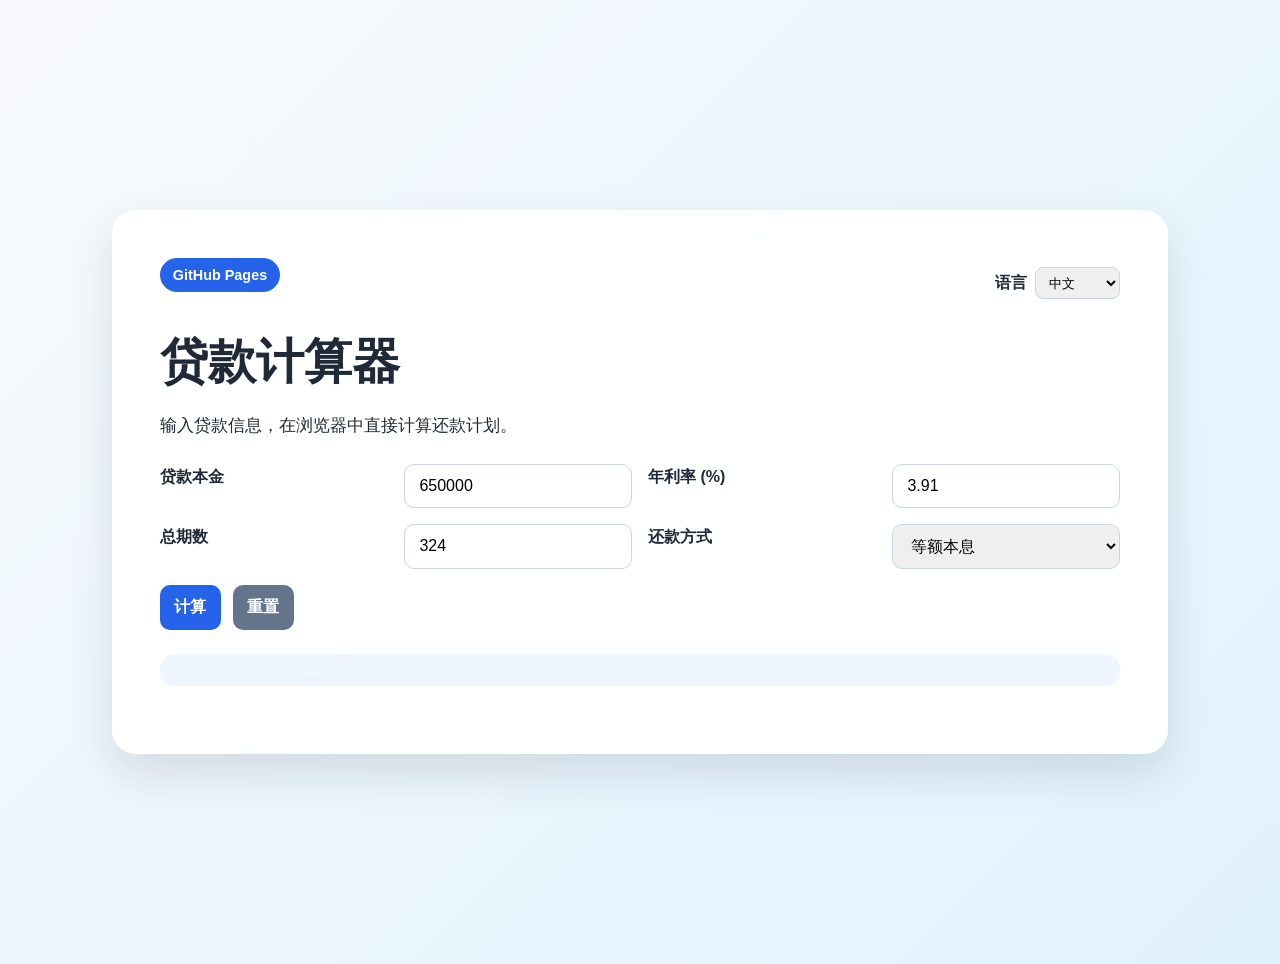
==== index.html @ 6d0592a4 "Set Chinese as default and add reset button" ====
<!DOCTYPE html>
<html lang="zh">
  <head>
    <meta charset="UTF-8" />
    <meta name="viewport" content="width=device-width, initial-scale=1.0" />
    <meta name="description" content="A loan calculator that runs on GitHub Pages." />
    <title>Loan Calculator</title>
    <link rel="stylesheet" href="styles.css" />
  </head>
  <body>
    <main>
      <section class="hero">
        <div class="top-bar">
          <span id="badge" class="badge">GitHub Pages</span>
          <div class="language-switcher">
            <label for="language" id="language-label">Language</label>
            <select id="language" name="language">
              <option value="en">English</option>
              <option value="zh">中文</option>
            </select>
          </div>
        </div>

        <h1 id="page-title">Loan Calculator</h1>
        <p id="page-intro">Enter your loan details and calculate the repayment schedule directly in your browser.</p>

        <form id="loan-form" class="loan-form">
          <label id="principal-label" for="principal">
            Principal
          </label>
          <input id="principal" type="number" name="principal" value="650000" min="0" step="1000" required />

          <label id="annual-rate-label" for="annualRate">
            Annual rate (%)
          </label>
          <input id="annualRate" type="number" name="annualRate" value="3.91" min="0" step="0.01" required />

          <label id="total-months-label" for="totalMonths">
            Total months
          </label>
          <input id="totalMonths" type="number" name="totalMonths" value="324" min="1" step="1" required />

          <label id="method-label" for="method">
            Repayment method
          </label>
          <select id="method" name="method">
            <option value="equal-interest">Equal principal and interest</option>
            <option value="equal-principal">Equal principal</option>
          </select>

          <div class="form-actions">
            <button id="calculate-button" type="submit">Calculate</button>
            <button id="reset-button" type="button">Reset</button>
          </div>
        </form>

        <div id="summary" class="summary"></div>
        <div id="result" class="result"></div>
      </section>
    </main>

    <script src="calculator-core.js"></script>
    <script src="i18n.js"></script>
    <script src="calculator-ui.js"></script>
  </body>
</html>
---- styles.css ----
body {
  margin: 0;
  font-family: "Segoe UI", Tahoma, Geneva, Verdana, sans-serif;
  line-height: 1.6;
  color: #1f2937;
  background: linear-gradient(135deg, #f8fafc 0%, #e0f2fe 100%);
}

main {
  min-height: 100vh;
  display: flex;
  align-items: center;
  justify-content: center;
  padding: 2rem;
}

.hero {
  width: min(960px, 100%);
  background: rgba(255, 255, 255, 0.95);
  backdrop-filter: blur(8px);
  border-radius: 24px;
  box-shadow: 0 20px 45px rgba(15, 23, 42, 0.12);
  padding: 3rem;
}

.badge {
  display: inline-block;
  background: #2563eb;
  color: white;
  padding: 0.35rem 0.8rem;
  border-radius: 999px;
  font-size: 0.9rem;
  font-weight: 600;
  margin-bottom: 1rem;
}

h1 {
  font-size: clamp(2rem, 4vw, 3rem);
  margin: 0 0 0.75rem;
}

p {
  font-size: 1.05rem;
  margin: 0 0 1rem;
}

.top-bar {
  display: flex;
  justify-content: space-between;
  align-items: center;
  gap: 1rem;
  margin-bottom: 1rem;
}

.language-switcher {
  display: flex;
  align-items: center;
  gap: 0.5rem;
  font-weight: 600;
}

.language-switcher select {
  padding: 0.4rem 0.6rem;
  border-radius: 8px;
  border: 1px solid #cbd5e1;
}

.loan-form {
  display: grid;
  grid-template-columns: repeat(auto-fit, minmax(180px, 1fr));
  gap: 1rem;
  margin: 1.5rem 0;
}

.loan-form label {
  display: flex;
  flex-direction: column;
  gap: 0.35rem;
  font-weight: 600;
}

.loan-form input,
.loan-form select,
.loan-form button {
  padding: 0.75rem 0.9rem;
  border-radius: 10px;
  border: 1px solid #cbd5e1;
  font-size: 1rem;
}

.form-actions {
  grid-column: 1 / -1;
  display: flex;
  gap: 0.75rem;
  flex-wrap: wrap;
}

.loan-form button {
  background: #2563eb;
  color: white;
  border: none;
  cursor: pointer;
  font-weight: 700;
  align-self: end;
}

#reset-button {
  background: #64748b;
}

.summary {
  margin: 1.25rem 0;
  padding: 1rem;
  border-radius: 14px;
  background: #eff6ff;
}

.results-table {
  width: 100%;
  border-collapse: collapse;
  margin-top: 1rem;
}

.results-table th,
.results-table td {
  padding: 0.7rem;
  border-bottom: 1px solid #e2e8f0;
  text-align: left;
}

.results-table th {
  background: #f8fafc;
}
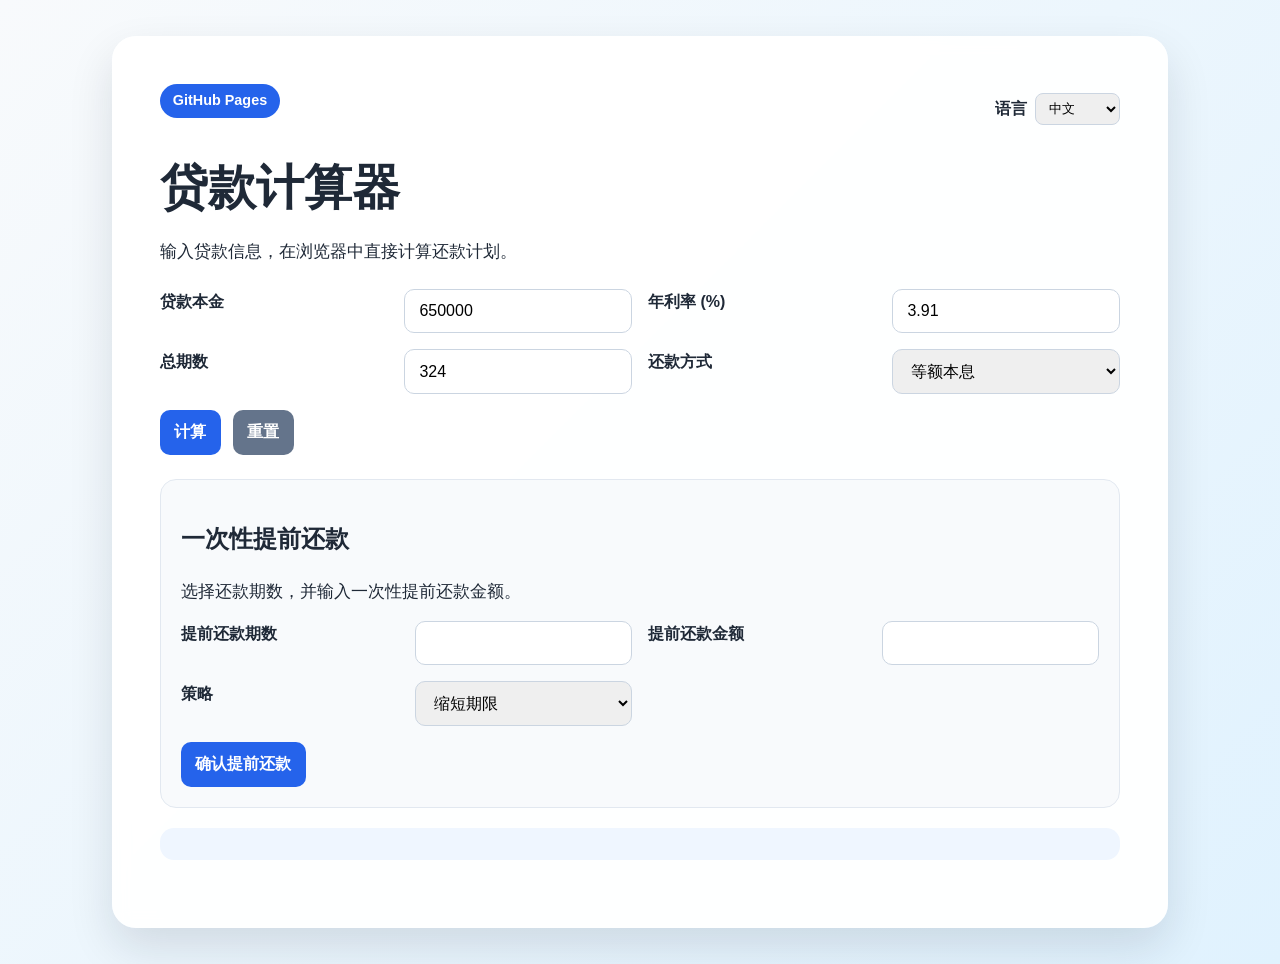
==== commit ca47dd66: "Add one-time repayment support" ====
--- a/index.html
+++ b/index.html
@@ -54,12 +54,36 @@
           </div>
         </form>
 
+        <section class="prepayment-panel">
+          <h2 id="prepayment-title">One-time repayment</h2>
+          <p id="prepayment-intro">Choose a repayment month and the amount to apply a one-time repayment.</p>
+
+          <form id="prepayment-form" class="loan-form prepayment-form">
+            <label id="prepayment-period-label" for="prepayment-period">Repayment month</label>
+            <input id="prepayment-period" type="number" name="prepaymentPeriod" min="1" step="1" required />
+
+            <label id="prepayment-amount-label" for="prepayment-amount">Repayment amount</label>
+            <input id="prepayment-amount" type="number" name="prepaymentAmount" min="1" step="100" required />
+
+            <label id="prepayment-strategy-label" for="prepayment-strategy">Strategy</label>
+            <select id="prepayment-strategy" name="prepaymentStrategy">
+              <option value="shorten-term">Shorten term</option>
+              <option value="reduce-payment">Reduce payment</option>
+            </select>
+
+            <div class="form-actions">
+              <button id="prepayment-button" type="submit">Confirm repayment</button>
+            </div>
+          </form>
+        </section>
+
         <div id="summary" class="summary"></div>
         <div id="result" class="result"></div>
       </section>
     </main>
 
     <script src="calculator-core.js"></script>
+    <script src="calculator-prepayment.js"></script>
     <script src="i18n.js"></script>
     <script src="calculator-ui.js"></script>
   </body>
--- a/styles.css
+++ b/styles.css
@@ -131,3 +131,15 @@
 .results-table th {
   background: #f8fafc;
 }
+
+.prepayment-panel {
+  margin-top: 1.5rem;
+  padding: 1.25rem;
+  border-radius: 16px;
+  background: #f8fafc;
+  border: 1px solid #e2e8f0;
+}
+
+.prepayment-form {
+  margin: 1rem 0 0;
+}
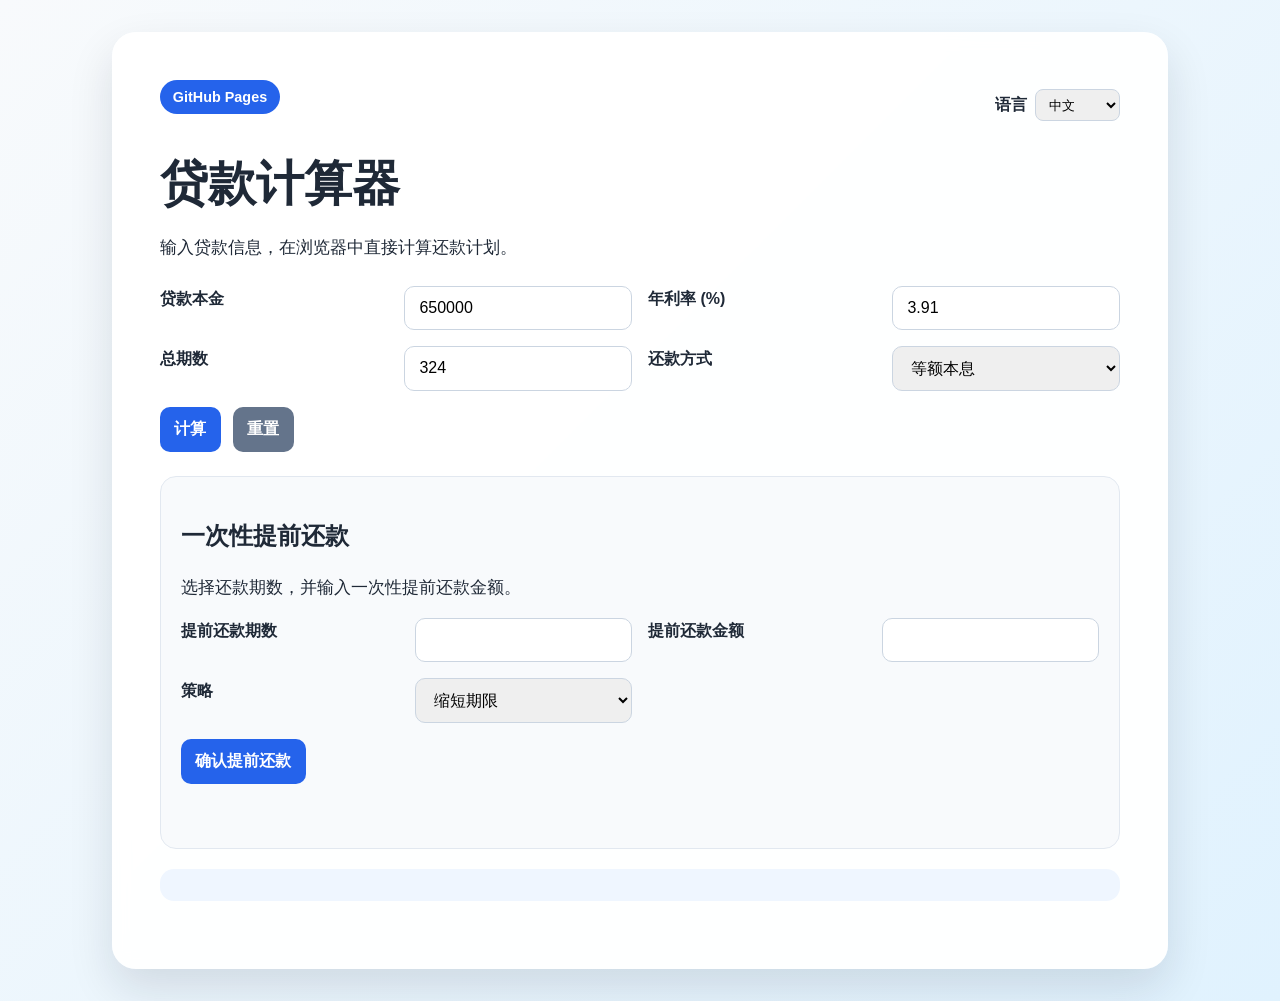
==== commit 2db00f15: "Add prepayment schedule sections and validation" ====
--- a/index.html
+++ b/index.html
@@ -74,6 +74,7 @@
             <div class="form-actions">
               <button id="prepayment-button" type="submit">Confirm repayment</button>
             </div>
+            <p id="prepayment-message" class="form-message" aria-live="polite"></p>
           </form>
         </section>
 
--- a/styles.css
+++ b/styles.css
@@ -132,6 +132,31 @@
   background: #f8fafc;
 }
 
+.highlight-row {
+  background: #fef3c7;
+}
+
+.schedule-groups {
+  display: grid;
+  gap: 1rem;
+}
+
+.schedule-section summary {
+  cursor: pointer;
+  font-weight: 700;
+  margin-bottom: 0.75rem;
+}
+
+.form-message {
+  margin: 0.5rem 0 0;
+  min-height: 1.25rem;
+  color: #2563eb;
+}
+
+.form-message.error {
+  color: #dc2626;
+}
+
 .prepayment-panel {
   margin-top: 1.5rem;
   padding: 1.25rem;
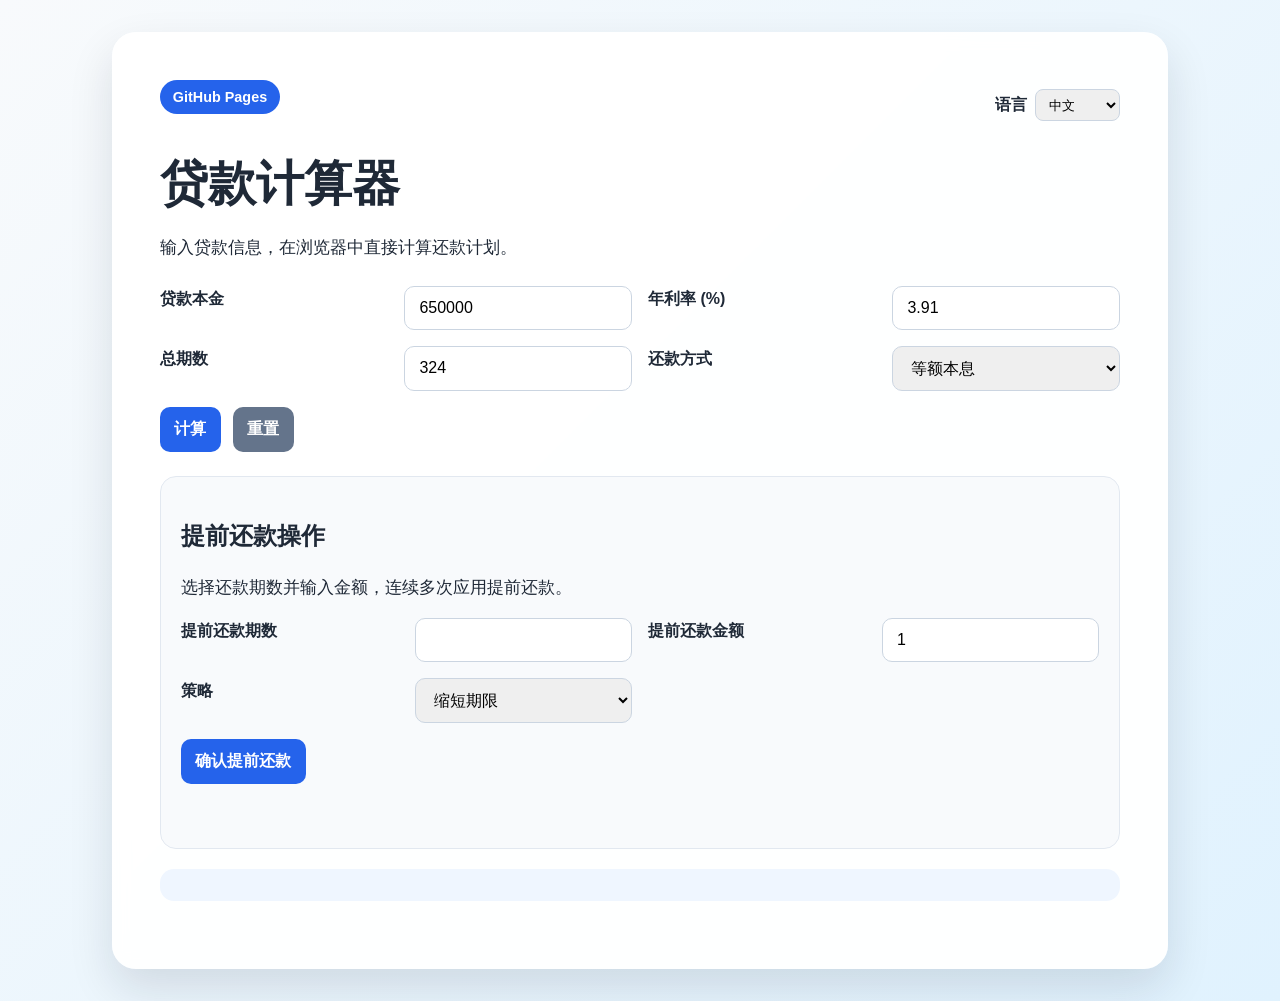
==== commit 4e46c006: "change default values" ====
--- a/index.html
+++ b/index.html
@@ -28,17 +28,17 @@
           <label id="principal-label" for="principal">
             Principal
           </label>
-          <input id="principal" type="number" name="principal" value="650000" min="0" step="1000" required />
+          <input id="principal" type="number" name="principal" value="1000000" min="0" step="1000" required />
 
           <label id="annual-rate-label" for="annualRate">
             Annual rate (%)
           </label>
-          <input id="annualRate" type="number" name="annualRate" value="3.91" min="0" step="0.01" required />
+          <input id="annualRate" type="number" name="annualRate" value="3.25" min="0" step="0.01" required />
 
           <label id="total-months-label" for="totalMonths">
             Total months
           </label>
-          <input id="totalMonths" type="number" name="totalMonths" value="324" min="1" step="1" required />
+          <input id="totalMonths" type="number" name="totalMonths" value="360" min="1" step="1" required />
 
           <label id="method-label" for="method">
             Repayment method
@@ -63,7 +63,7 @@
             <input id="prepayment-period" type="number" name="prepaymentPeriod" min="1" step="1" required />
 
             <label id="prepayment-amount-label" for="prepayment-amount">Repayment amount</label>
-            <input id="prepayment-amount" type="number" name="prepaymentAmount" min="1" step="100" required />
+            <input id="prepayment-amount" type="number" name="prepaymentAmount" value="1" min="1" step="1000" required />
 
             <label id="prepayment-strategy-label" for="prepayment-strategy">Strategy</label>
             <select id="prepayment-strategy" name="prepaymentStrategy">
--- a/styles.css
+++ b/styles.css
@@ -121,6 +121,13 @@
   margin-top: 1rem;
 }
 
+.table-scroll-wrapper {
+  max-height: min(50vh, 360px);
+  overflow: auto;
+  border: 1px solid #e2e8f0;
+  border-radius: 12px;
+}
+
 .results-table th,
 .results-table td {
   padding: 0.7rem;
@@ -129,7 +136,10 @@
 }
 
 .results-table th {
+  position: sticky;
+  top: 0;
   background: #f8fafc;
+  z-index: 2;
 }
 
 .highlight-row {
@@ -163,6 +173,9 @@
   border-radius: 16px;
   background: #f8fafc;
   border: 1px solid #e2e8f0;
+  position: sticky;
+  top: 1rem;
+  z-index: 20;
 }
 
 .prepayment-form {
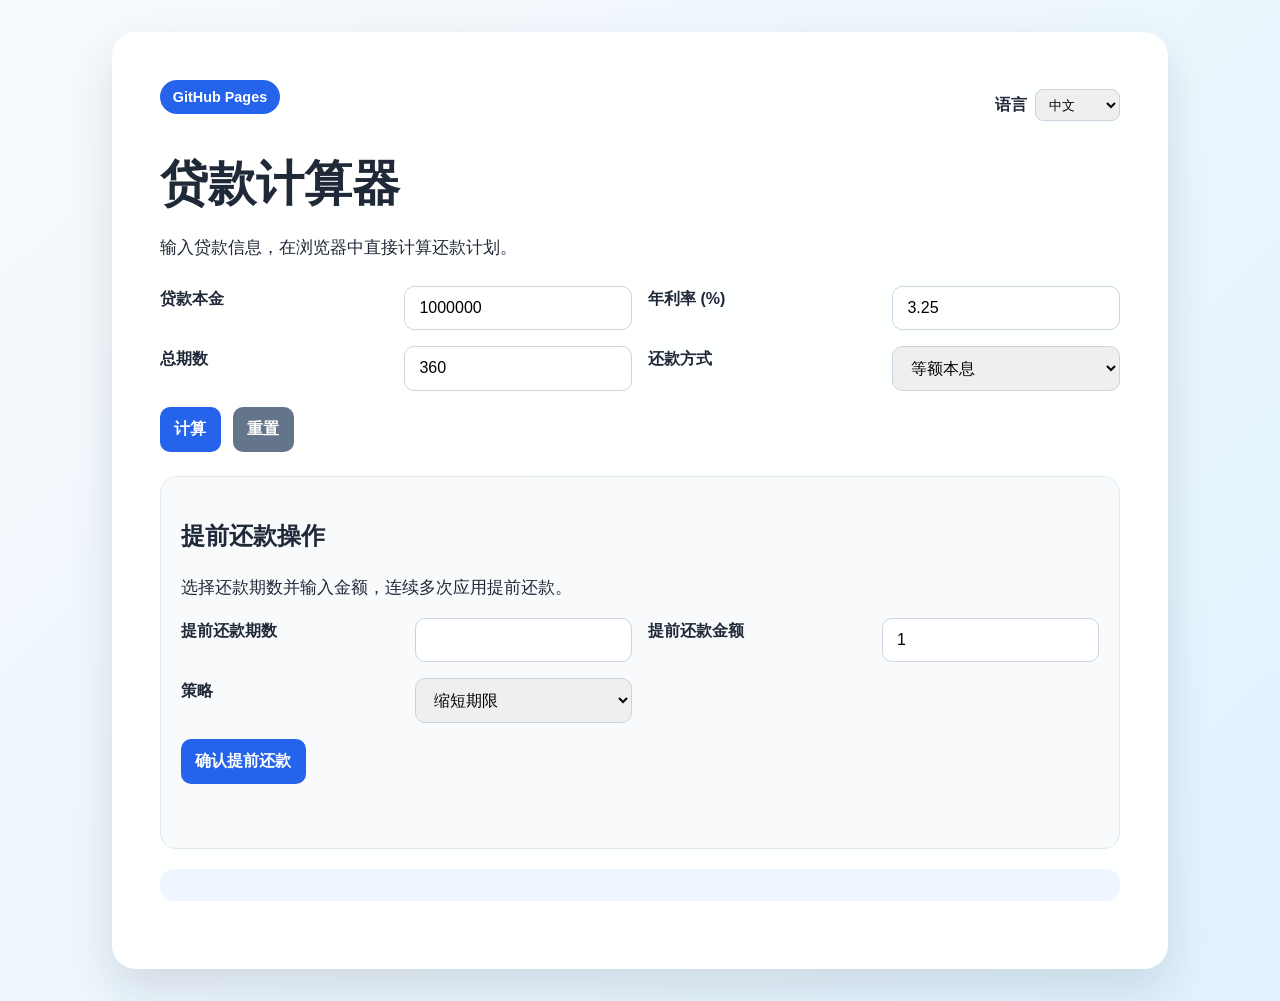
==== commit c78ba74c: "fix repayment amount step" ====
--- a/index.html
+++ b/index.html
@@ -63,7 +63,7 @@
             <input id="prepayment-period" type="number" name="prepaymentPeriod" min="1" step="1" required />
 
             <label id="prepayment-amount-label" for="prepayment-amount">Repayment amount</label>
-            <input id="prepayment-amount" type="number" name="prepaymentAmount" value="1" min="1" step="1000" required />
+            <input id="prepayment-amount" type="number" name="prepaymentAmount" value="1" min="1" step="1" required />
 
             <label id="prepayment-strategy-label" for="prepayment-strategy">Strategy</label>
             <select id="prepayment-strategy" name="prepaymentStrategy">
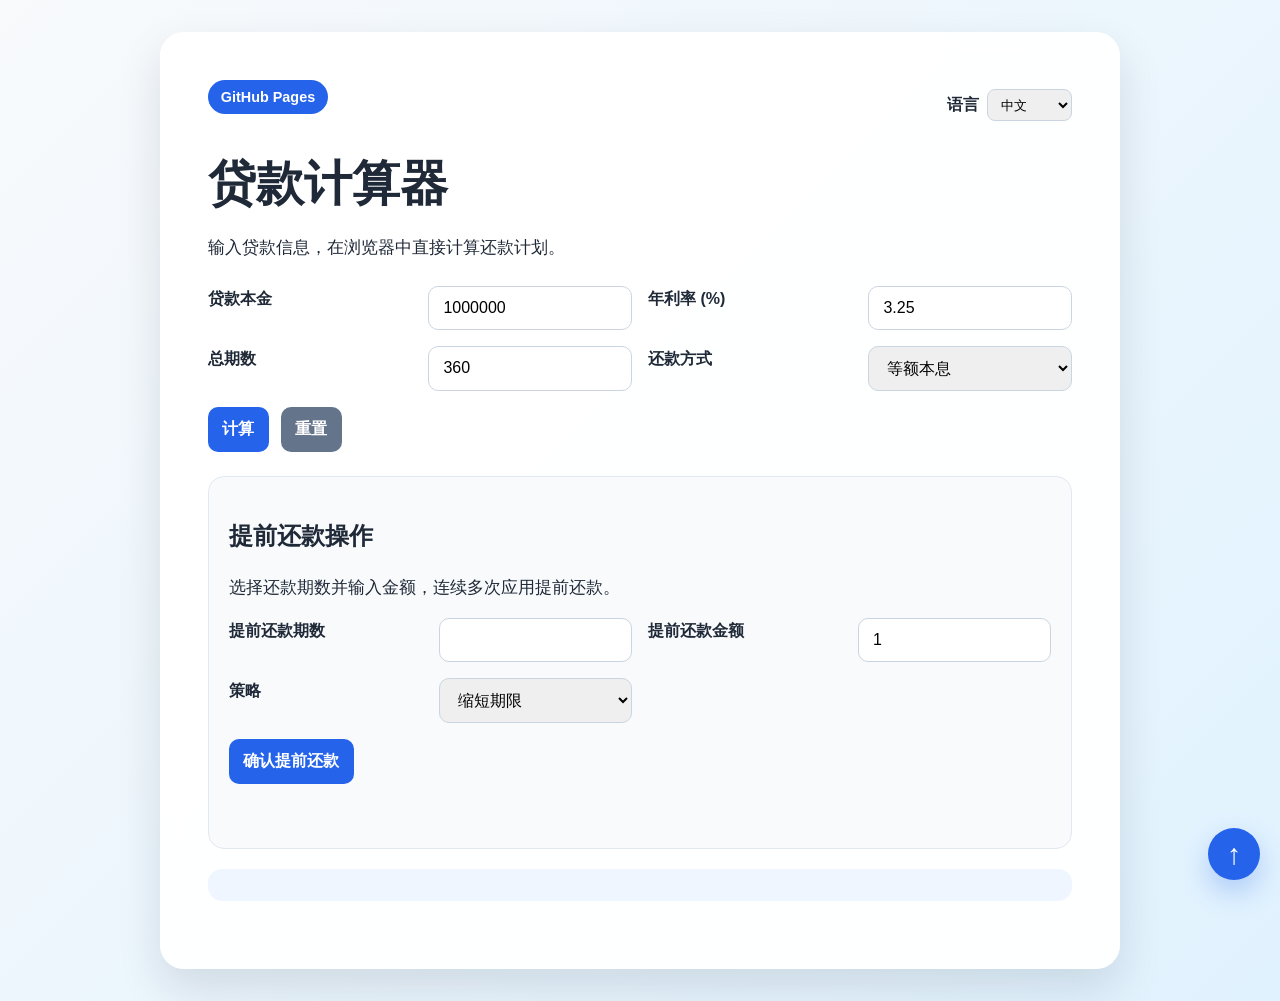
==== commit ab77d6ae: "Add floating back to top button" ====
--- a/index.html
+++ b/index.html
@@ -6,6 +6,7 @@
     <meta name="description" content="A loan calculator that runs on GitHub Pages." />
     <title>Loan Calculator</title>
     <link rel="stylesheet" href="styles.css" />
+    <meta name="google-site-verification" content="0qgFzAG2b-m7B3r1bgtxz1-7Zwi0PLeaVPclKngShek" />
   </head>
   <body>
     <main>
@@ -83,6 +84,10 @@
       </section>
     </main>
 
+    <button id="scroll-to-top" class="scroll-to-top" type="button" aria-label="Back to top">
+      <span aria-hidden="true">↑</span>
+    </button>
+
     <script src="calculator-core.js"></script>
     <script src="calculator-prepayment.js"></script>
     <script src="i18n.js"></script>
--- a/styles.css
+++ b/styles.css
@@ -1,3 +1,7 @@
+* {
+  box-sizing: border-box;
+}
+
 body {
   margin: 0;
   font-family: "Segoe UI", Tahoma, Geneva, Verdana, sans-serif;
@@ -11,7 +15,7 @@
   display: flex;
   align-items: center;
   justify-content: center;
-  padding: 2rem;
+  padding: clamp(1rem, 3vw, 2rem);
 }
 
 .hero {
@@ -181,3 +185,78 @@
 .prepayment-form {
   margin: 1rem 0 0;
 }
+
+.scroll-to-top {
+  position: fixed;
+  right: 1.25rem;
+  bottom: 1.25rem;
+  width: 52px;
+  height: 52px;
+  border: none;
+  border-radius: 50%;
+  background: #2563eb;
+  color: white;
+  box-shadow: 0 12px 28px rgba(37, 99, 235, 0.28);
+  display: flex;
+  align-items: center;
+  justify-content: center;
+  font-size: 1.8rem;
+  line-height: 1;
+  cursor: pointer;
+  z-index: 1000;
+  transition: transform 0.2s ease, box-shadow 0.2s ease;
+}
+
+.scroll-to-top:hover,
+.scroll-to-top:focus-visible {
+  transform: translateY(-2px);
+  box-shadow: 0 16px 30px rgba(37, 99, 235, 0.35);
+}
+
+@media (max-width: 640px) {
+  .hero {
+    padding: 1.25rem;
+    border-radius: 16px;
+  }
+
+  .top-bar {
+    flex-direction: column;
+    align-items: flex-start;
+  }
+
+  .language-switcher {
+    width: 100%;
+    justify-content: space-between;
+  }
+
+  .language-switcher select {
+    flex: 1;
+  }
+
+  .loan-form {
+    grid-template-columns: 1fr;
+  }
+
+  .form-actions {
+    flex-direction: column;
+  }
+
+  .form-actions button {
+    width: 100%;
+  }
+
+  .prepayment-panel {
+    position: static;
+    top: auto;
+    z-index: auto;
+    padding: 1rem;
+  }
+
+  .scroll-to-top {
+    right: 0.9rem;
+    bottom: 0.9rem;
+    width: 48px;
+    height: 48px;
+    font-size: 1.6rem;
+  }
+}
